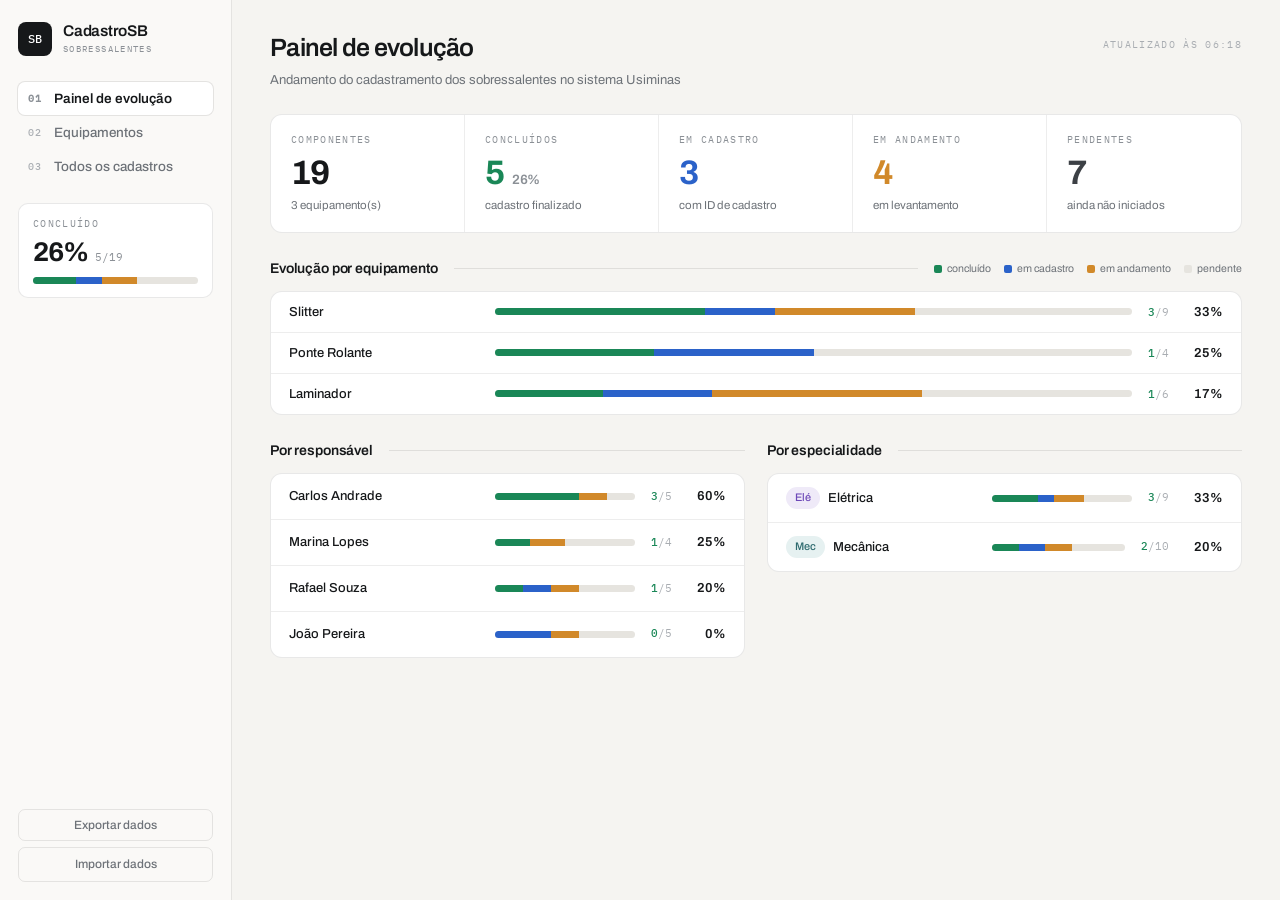
==== index.html @ c458955c "Recupera o projeto a partir do artifact publicado O container foi reciclado e levou o diretorio de t" ====
<!DOCTYPE html>
<html lang="pt-BR">
<head>
  <meta charset="UTF-8" />
  <meta name="viewport" content="width=device-width, initial-scale=1.0" />
  <title>Cadastro de Sobressalentes</title>
  <link rel="stylesheet" href="fontes.css" />
  <link rel="stylesheet" href="styles.css" />
  <link rel="icon" href="data:image/svg+xml,<svg xmlns='http://www.w3.org/2000/svg' viewBox='0 0 100 100'><rect width='100' height='100' rx='18' fill='%2316181a'/><text x='50' y='68' font-size='46' font-family='monospace' fill='white' text-anchor='middle'>SB</text></svg>" />
</head>
<body>
<div class="app">
    <aside class="sidebar">
      <div class="brand">
        <span class="brand-icon">SB</span>
        <div>
          <h1>Cadastro<span>SB</span></h1>
          <p>Sobressalentes</p>
        </div>
      </div>

      <nav class="nav">
        <button class="nav-item active" data-view="painel">
          <span class="nav-num">01</span>
          <span class="nav-ico">📈</span>
          <span class="nav-txt">Painel de evolução</span>
        </button>
        <button class="nav-item" data-view="equipamentos">
          <span class="nav-num">02</span>
          <span class="nav-ico">⚙️</span>
          <span class="nav-txt">Equipamentos</span>
        </button>
        <button class="nav-item" data-view="lista">
          <span class="nav-num">03</span>
          <span class="nav-ico">📋</span>
          <span class="nav-txt">Todos os cadastros</span>
        </button>
      </nav>

      <div class="sidebar-foot">
        <div class="resumo-lateral" id="resumo-lateral"></div>
        <div class="sidebar-acoes">
          <button id="btn-exportar" class="btn-ghost">Exportar dados</button>
          <label class="btn-ghost file-label">
            Importar dados
            <input type="file" id="input-importar" accept="application/json" hidden />
          </label>
        </div>
      </div>
    </aside>

    <main class="content">
      <!-- PAINEL -->
      <section class="view" id="view-painel">
        <header class="view-header">
          <div>
            <h2>Painel de evolução</h2>
            <p class="subtitle">Andamento do cadastramento dos sobressalentes no sistema Usiminas</p>
          </div>
          <p class="carimbo" id="carimbo">atualizado agora</p>
        </header>

        <div class="faixa" id="faixa"></div>

        <div class="secao">
          <div class="secao-topo">
            <h3>Evolução por equipamento</h3>
            <div class="secao-linha"></div>
            <div class="legenda">
              <span><i class="lg-done"></i> concluído</span>
              <span><i class="lg-cad"></i> em cadastro</span>
              <span><i class="lg-and"></i> em andamento</span>
              <span><i class="lg-wait"></i> pendente</span>
            </div>
          </div>
          <div class="painel"><div id="painel-equip" class="prog-list"></div></div>
        </div>

        <div class="grid-2">
          <div class="secao">
            <div class="secao-topo">
              <h3>Por responsável</h3>
              <div class="secao-linha"></div>
            </div>
            <div class="painel"><div id="painel-resp" class="prog-list"></div></div>
          </div>
          <div class="secao">
            <div class="secao-topo">
              <h3>Por especialidade</h3>
              <div class="secao-linha"></div>
            </div>
            <div class="painel"><div id="painel-esp" class="prog-list"></div></div>
          </div>
        </div>
      </section>

      <!-- EQUIPAMENTOS -->
      <section class="view hidden" id="view-equipamentos">
        <header class="view-header">
          <div>
            <h2>Equipamentos</h2>
            <p class="subtitle">Escolha um equipamento para ver e cadastrar seus componentes</p>
          </div>
          <button class="btn-primary" id="btn-novo-equip">+ Novo equipamento</button>
        </header>

        <div class="toolbar">
          <input type="search" id="busca-equip" class="search" placeholder="Buscar equipamento..." />
        </div>

        <div class="equip-grid" id="equip-grid"></div>
      </section>

      <!-- FICHA DO EQUIPAMENTO -->
      <section class="view hidden" id="view-ficha">
        <button class="btn-voltar" id="btn-voltar">← Equipamentos</button>

        <header class="ficha-head" id="ficha-head"></header>

        <div class="toolbar">
          <input type="search" id="busca-ficha" class="search" placeholder="Buscar parte ou componente..." />
          <select id="ficha-esp" class="select">
            <option value="">Todas as especialidades</option>
            <option value="Mecânica">Mecânica</option>
            <option value="Elétrica">Elétrica</option>
          </select>
          <select id="ficha-status" class="select">
            <option value="">Todos os status</option>
            <option value="pendente">Pendente</option>
            <option value="andamento">Em andamento</option>
            <option value="cadastro">Em cadastro</option>
            <option value="concluido">Concluído</option>
          </select>
          <button class="btn-primary" id="btn-novo-comp">+ Componente</button>
        </div>

        <div id="ficha-partes"></div>
      </section>

      <!-- LISTA GERAL -->
      <section class="view hidden" id="view-lista">
        <header class="view-header">
          <div>
            <h2>Todos os cadastros</h2>
            <p class="subtitle">Lista completa de componentes de todos os equipamentos</p>
          </div>
          <button class="btn-primary" id="btn-novo">+ Novo cadastro</button>
        </header>

        <div class="toolbar">
          <input type="search" id="busca" class="search" placeholder="Buscar por equipamento, parte, componente, ID ou responsável..." />
          <select id="f-equip" class="select"></select>
          <select id="f-esp" class="select">
            <option value="">Todas as especialidades</option>
            <option value="Mecânica">Mecânica</option>
            <option value="Elétrica">Elétrica</option>
          </select>
          <select id="f-status" class="select">
            <option value="">Todos os status</option>
            <option value="pendente">Pendente</option>
            <option value="andamento">Em andamento</option>
            <option value="cadastro">Em cadastro</option>
            <option value="concluido">Concluído</option>
          </select>
          <select id="f-resp" class="select"></select>
        </div>

        <div class="table-wrap">
          <table id="tabela">
            <thead>
              <tr>
                <th>Equipamento</th>
                <th>Parte</th>
                <th>Componente</th>
                <th>NI</th>
                <th>Especialidade</th>
                <th>Responsável</th>
                <th>Status</th>
                <th>Ações</th>
              </tr>
            </thead>
            <tbody></tbody>
          </table>
        </div>
        <p class="counter" id="contador"></p>
      </section>
    </main>
  </div>

  <!-- MODAL -->
  <div class="modal-overlay hidden" id="modal">
    <div class="modal" role="dialog" aria-modal="true" aria-labelledby="modal-title">
      <div class="modal-head">
        <h3 id="modal-title">Título</h3>
        <button class="modal-close" id="modal-close" aria-label="Fechar">✕</button>
      </div>
      <form id="modal-form" class="modal-body"></form>
      <div class="modal-foot">
        <button type="button" class="btn-ghost dark" id="modal-cancel">Cancelar</button>
        <button type="submit" form="modal-form" class="btn-primary" id="modal-save">Salvar</button>
      </div>
    </div>
  </div>

  <datalist id="dl-equip"></datalist>
  <datalist id="dl-parte"></datalist>
  <datalist id="dl-resp"></datalist>

  <div id="toast" class="toast hidden" role="status" aria-live="polite"></div>

  <script src="app.js"></script>
</body>
</html>
---- fontes.css ----
/* Archivo — fonte variável, embutida (sem chamadas externas) */
@font-face{font-family:'Archivo';font-style:normal;font-weight:100 900;font-display:swap;src:url([data-uri]) format('woff2');}
@font-face{font-family:'IBM Plex Mono';font-style:normal;font-weight:400;font-display:swap;src:url([data-uri]) format('woff2');}
@font-face{font-family:'IBM Plex Mono';font-style:normal;font-weight:500;font-display:swap;src:url([data-uri]) format('woff2');}
---- styles.css ----
/* ==========================================================================
   CadastroSB — Controle de Cadastro de Sobressalentes
   Identidade editorial: papel quente, fios de 1px, Archivo + IBM Plex Mono.
   Tema único e claro, pintado explicitamente.
   As fontes entram embutidas por Fontes.css (data URI, sem chamada externa).
   ========================================================================== */

:root {
  color-scheme: light;

  /* Papel e superfícies */
  --paper: #f5f4f1;
  --card: #ffffff;
  --card-2: #faf9f7;
  --card-3: #f0efec;

  /* Fios */
  --line: rgba(0, 0, 0, 0.09);
  --line-soft: rgba(0, 0, 0, 0.07);
  --line-strong: rgba(0, 0, 0, 0.14);

  /* Tinta */
  --ink: #16181a;
  --ink-2: #3c4045;
  --ink-3: #6d7278;
  --ink-4: #8b9096;
  --faint: #a9adb2;

  /* Status */
  --done: #1a8757;
  --done-bg: #eaf5ef;
  --cad: #2b62c9;
  --cad-bg: #e9eff9;
  --and: #d1892a;
  --and-bg: #fdf3e4;
  --wait: #8b9096;
  --wait-bg: #f0efec;
  --track: #e6e4df;

  /* Especialidades */
  --mec: #2e6b6f;
  --mec-bg: #e6f1f1;
  --ele: #6d48b8;
  --ele-bg: #efeaf8;

  --danger: #a3352f;
  --danger-bg: #f8ecea;

  --r: 10px;
  --r-lg: 12px;
  --sans: 'Archivo', system-ui, -apple-system, 'Segoe UI', Roboto, sans-serif;
  --mono: 'IBM Plex Mono', ui-monospace, 'SF Mono', Consolas, monospace;
}

* { box-sizing: border-box; margin: 0; padding: 0; }

html { -webkit-text-size-adjust: 100%; }

body {
  font-family: var(--sans);
  background: var(--paper);
  color: var(--ink);
  -webkit-font-smoothing: antialiased;
  text-rendering: optimizeLegibility;
  line-height: 1.45;
}
::selection { background: #e3dfd2; color: var(--ink); }

/* Rótulo monoespaçado, o traço mais característico da peça */
.rot {
  font-family: var(--mono);
  font-size: 9.5px;
  font-weight: 400;
  letter-spacing: 0.14em;
  text-transform: uppercase;
  color: var(--ink-4);
}

.app { display: flex; min-height: 100vh; min-height: 100dvh; }

/* ===================== BARRA LATERAL ===================== */
.sidebar {
  width: 232px; flex-shrink: 0;
  background: var(--card-2);
  border-right: 1px solid var(--line);
  display: flex; flex-direction: column;
  padding: 22px 18px 18px;
  position: sticky; top: 0; height: 100vh; height: 100dvh;
}

.brand { display: flex; align-items: center; gap: 11px; padding-bottom: 26px; }
.brand-icon {
  width: 34px; height: 34px; flex-shrink: 0; border-radius: 8px;
  background: var(--ink); color: #fff;
  display: grid; place-items: center;
  font-family: var(--mono); font-size: 12px; font-weight: 500; letter-spacing: 0.04em;
}
.brand h1 { font-size: 15.5px; font-weight: 600; letter-spacing: -0.015em; line-height: 1.1; color: var(--ink); }
.brand h1 span { color: var(--ink); }
.brand p {
  font-family: var(--mono); font-size: 8.5px; letter-spacing: 0.16em;
  text-transform: uppercase; color: var(--ink-4); margin-top: 4px;
}

.nav { display: flex; flex-direction: column; gap: 1px; }
.nav-item {
  display: flex; align-items: center; gap: 11px;
  padding: 9px 10px; background: none; border: none; cursor: pointer;
  font-family: var(--sans); font-size: 13.5px; font-weight: 500; color: var(--ink-3);
  border-radius: 7px; text-align: left; width: 100%;
  transition: background 0.15s, color 0.15s;
}
.nav-item:hover { background: var(--card-3); color: var(--ink); }
.nav-item.active { background: var(--card); color: var(--ink); box-shadow: 0 0 0 1px var(--line); font-weight: 600; }
/* O número é a ordem do fluxo de trabalho, não decoração */
.nav-num {
  font-family: var(--mono); font-size: 9.5px; color: var(--faint);
  letter-spacing: 0.06em; flex-shrink: 0; width: 15px;
}
.nav-item.active .nav-num { color: var(--ink-4); }
.nav-ico { display: none; }

/* Resumo de conclusão no pé da barra */
.sidebar-foot { display: flex; flex-direction: column; flex: 1; margin-top: 20px; }
.sidebar-acoes { margin-top: auto; padding-top: 16px; }
.resumo-lateral {
  background: var(--card); border: 1px solid var(--line); border-radius: var(--r);
  padding: 13px 14px;
}
.resumo-lateral .valor { display: flex; align-items: baseline; gap: 7px; margin-top: 8px; }
.resumo-lateral .pctg {
  font-size: 27px; font-weight: 700; letter-spacing: -0.04em;
  font-variant-numeric: tabular-nums; color: var(--ink); line-height: 1;
}
.resumo-lateral .frac { font-family: var(--mono); font-size: 10.5px; color: var(--ink-4); }
.resumo-lateral .prog-bar { margin-top: 11px; }

.sidebar-acoes { display: flex; flex-direction: column; gap: 6px; }
.btn-ghost {
  background: none; border: 1px solid var(--line); color: var(--ink-3);
  padding: 8px 10px; border-radius: 7px; font-size: 12px; font-weight: 500;
  font-family: var(--sans); cursor: pointer; transition: all 0.15s; text-align: center;
}
.btn-ghost:hover { background: var(--card); border-color: var(--line-strong); color: var(--ink); }
.btn-ghost.dark { background: var(--card); }
.file-label { display: block; }
.sync { font-family: var(--mono); font-size: 9px; color: var(--faint); text-align: center; padding-top: 9px; line-height: 1.6; letter-spacing: 0.03em; }

/* ===================== CONTEÚDO ===================== */
.content { flex: 1; padding: 30px 38px 64px; max-width: 1240px; width: 100%; }

.view-header { display: flex; justify-content: space-between; align-items: flex-start; gap: 20px; margin-bottom: 24px; flex-wrap: wrap; }
.view-header h2 { font-size: 25px; font-weight: 600; letter-spacing: -0.03em; color: var(--ink); }
.subtitle { font-size: 13px; color: var(--ink-3); margin-top: 5px; max-width: 62ch; }
.carimbo { font-family: var(--mono); font-size: 9.5px; letter-spacing: 0.14em; text-transform: uppercase; color: var(--faint); white-space: nowrap; padding-top: 8px; }
.hidden { display: none !important; }

.btn-primary {
  background: var(--ink); color: #fff; border: 1px solid var(--ink);
  padding: 9px 16px; border-radius: 8px; font-size: 13px; font-weight: 500;
  font-family: var(--sans); cursor: pointer; white-space: nowrap;
  transition: background 0.15s, border-color 0.15s;
}
.btn-primary:hover { background: #2e2c26; border-color: #2e2c26; }
.btn-primary:active { transform: translateY(0.5px); }

/* ===================== FAIXA DE INDICADORES ===================== */
.faixa {
  display: grid; grid-template-columns: repeat(5, 1fr);
  background: var(--card); border: 1px solid var(--line); border-radius: var(--r-lg);
  margin-bottom: 26px; overflow: hidden;
}
.kpi { padding: 18px 20px; border-right: 1px solid var(--line-soft); }
.kpi:last-child { border-right: none; }
.kpi-valor {
  font-size: 34px; font-weight: 700; letter-spacing: -0.04em;
  font-variant-numeric: tabular-nums; line-height: 1; margin-top: 9px; color: var(--ink);
  display: flex; align-items: baseline; gap: 8px;
}
.kpi-valor .pctg { font-size: 13.5px; font-weight: 600; letter-spacing: -0.01em; color: var(--ink-4); }
.kpi-sub { font-size: 11.5px; color: var(--ink-3); margin-top: 7px; }
.kpi.k-done .kpi-valor { color: var(--done); }
.kpi.k-cad .kpi-valor { color: var(--cad); }
.kpi.k-and .kpi-valor { color: var(--and); }
.kpi.k-wait .kpi-valor { color: var(--ink-2); }

/* ===================== SEÇÕES ===================== */
.secao { margin-bottom: 26px; }
.secao-topo { display: flex; align-items: center; gap: 16px; margin-bottom: 12px; }
.secao-topo h3 { font-size: 14px; font-weight: 600; letter-spacing: -0.01em; color: var(--ink); white-space: nowrap; }
.secao-linha { flex: 1; height: 1px; background: var(--line); }
.legenda { display: flex; gap: 13px; flex-wrap: wrap; }
.legenda span { display: inline-flex; align-items: center; gap: 5px; font-size: 10.5px; color: var(--ink-3); white-space: nowrap; }
.legenda i { width: 8px; height: 8px; border-radius: 2px; display: inline-block; }
.lg-done { background: var(--done); }
.lg-cad { background: var(--cad); }
.lg-and { background: var(--and); }
.lg-wait { background: var(--track); }

.painel { background: var(--card); border: 1px solid var(--line); border-radius: var(--r-lg); overflow: hidden; }
.grid-2 { display: grid; grid-template-columns: 1fr 1fr; gap: 22px; }

/* ===================== LINHAS DE PROGRESSO ===================== */
.prog-list { display: flex; flex-direction: column; }
.prog-row {
  display: grid; grid-template-columns: minmax(120px, 190px) 1fr auto auto;
  align-items: center; gap: 16px; padding: 13px 18px;
  border-bottom: 1px solid var(--line-soft);
}
.prog-row:last-child { border-bottom: none; }
.prog-name { font-size: 13px; font-weight: 500; color: var(--ink); display: flex; align-items: center; gap: 8px; min-width: 0; }
.prog-name .txt { overflow: hidden; text-overflow: ellipsis; white-space: nowrap; }
.prog-meta { font-family: var(--mono); font-size: 10.5px; color: var(--faint); white-space: nowrap; }
.prog-meta b { color: var(--done); font-weight: 500; }
.prog-pct {
  font-size: 13px; font-weight: 600; color: var(--ink); font-variant-numeric: tabular-nums;
  min-width: 38px; text-align: right; letter-spacing: -0.01em;
}

.prog-bar { height: 7px; border-radius: 4px; background: var(--track); overflow: hidden; display: flex; }
.prog-bar .seg { height: 100%; transition: width 0.45s cubic-bezier(0.22, 1, 0.36, 1); }
.seg-done { background: var(--done); }
.seg-cad { background: var(--cad); }
.seg-and { background: var(--and); }

button.prog-row {
  width: 100%; background: none; border: none; border-bottom: 1px solid var(--line-soft);
  font-family: var(--sans); cursor: pointer; text-align: left; color: var(--ink);
  transition: background 0.14s;
}
button.prog-row:last-child { border-bottom: none; }
button.prog-row:hover { background: var(--card-2); }
button.prog-row:hover .prog-ir { opacity: 1; }
.prog-ir { color: var(--ink-4); opacity: 0; transition: opacity 0.16s; flex-shrink: 0; font-size: 11px; }
button.prog-row:focus-visible { outline: 1.5px solid var(--ink); outline-offset: -2px; }

/* ===================== ETIQUETAS ===================== */
.chip {
  display: inline-flex; align-items: center; gap: 5px;
  padding: 3px 9px; border-radius: 20px; font-size: 11px; font-weight: 500; white-space: nowrap;
}
.chip::before { content: ""; width: 5px; height: 5px; border-radius: 50%; background: currentColor; }
.c-done { background: var(--done-bg); color: var(--done); }
.c-cad  { background: var(--cad-bg);  color: var(--cad); }
.c-and  { background: var(--and-bg);  color: var(--and); }
.c-wait { background: var(--wait-bg); color: var(--wait); }
.chip.esp::before { display: none; }
.c-mec { background: var(--mec-bg); color: var(--mec); }
.c-ele { background: var(--ele-bg); color: var(--ele); }

.ni-tag {
  font-family: var(--mono); font-size: 10.5px; color: var(--ink-2);
  background: var(--card-3); padding: 3px 7px; border-radius: 5px;
  display: inline-block; white-space: nowrap; letter-spacing: 0.02em;
}
.ni-empty { font-family: var(--mono); font-size: 10px; color: var(--faint); letter-spacing: 0.04em; }

/* ===================== BARRA DE FERRAMENTAS ===================== */
.toolbar { display: flex; gap: 8px; margin-bottom: 16px; flex-wrap: wrap; }
.search, .select {
  padding: 9px 12px; border: 1px solid var(--line); border-radius: 8px;
  font-size: 13px; font-family: var(--sans); background: var(--card); color: var(--ink);
  transition: border-color 0.14s, box-shadow 0.14s;
}
.search { flex: 1; min-width: 210px; }
.select { cursor: pointer; }
.search::placeholder { color: var(--faint); }
.search:focus, .select:focus,
.field input:focus, .field select:focus, .field textarea:focus {
  outline: none; border-color: var(--ink-4); box-shadow: 0 0 0 3px rgba(0, 0, 0, 0.045);
}

/* ===================== GRADE DE EQUIPAMENTOS ===================== */
.equip-grid { display: grid; grid-template-columns: repeat(auto-fill, minmax(272px, 1fr)); gap: 14px; }
.equip-card {
  background: var(--card); border: 1px solid var(--line); border-radius: var(--r-lg);
  padding: 18px; cursor: pointer; text-align: left; font-family: var(--sans); color: var(--ink);
  display: flex; flex-direction: column; gap: 15px;
  transition: border-color 0.15s, background 0.15s;
}
.equip-card:hover { border-color: var(--line-strong); background: var(--card-2); }
.equip-card:hover .equip-go { color: var(--ink); }
.equip-card:focus-visible { outline: 1.5px solid var(--ink); outline-offset: 1px; }

.equip-top { display: flex; align-items: flex-start; justify-content: space-between; gap: 14px; }
.equip-id { min-width: 0; flex: 1; }
.equip-nome { font-size: 15.5px; font-weight: 600; letter-spacing: -0.02em; line-height: 1.25; overflow-wrap: anywhere; }
.equip-sub { font-family: var(--mono); font-size: 9.5px; color: var(--ink-4); margin-top: 6px; letter-spacing: 0.06em; }
.equip-pct {
  font-size: 24px; font-weight: 700; letter-spacing: -0.04em; line-height: 1;
  font-variant-numeric: tabular-nums; color: var(--ink); flex-shrink: 0;
}

.equip-stats { display: flex; }
.equip-stats .stat { flex: 1; border-left: 1px solid var(--line-soft); padding-left: 10px; }
.equip-stats .stat:first-child { border-left: none; padding-left: 0; }
.stat b {
  display: block; font-size: 15px; font-weight: 600; letter-spacing: -0.02em;
  font-variant-numeric: tabular-nums; margin-bottom: 3px;
}
.stat span { font-family: var(--mono); font-size: 8px; letter-spacing: 0.1em; text-transform: uppercase; color: var(--ink-4); }
.stat.s-done b { color: var(--done); }
.stat.s-cad b { color: var(--cad); }
.stat.s-and b { color: var(--and); }
.stat.s-wait b { color: var(--ink-2); }

.equip-foot { display: flex; align-items: center; justify-content: space-between; gap: 10px; padding-top: 13px; border-top: 1px solid var(--line-soft); }
.equip-esp { display: flex; gap: 5px; flex-wrap: wrap; }
.equip-go { font-family: var(--mono); font-size: 9.5px; letter-spacing: 0.12em; text-transform: uppercase; color: var(--ink-4); white-space: nowrap; transition: color 0.15s; }

/* ===================== FICHA DO EQUIPAMENTO ===================== */
.btn-voltar {
  background: none; border: none; color: var(--ink-3); font-family: var(--mono);
  font-size: 9.5px; letter-spacing: 0.14em; text-transform: uppercase; cursor: pointer;
  padding: 6px 10px 6px 0; margin-bottom: 16px; transition: color 0.14s;
}
.btn-voltar:hover { color: var(--ink); }

.ficha-head { background: var(--card); border: 1px solid var(--line); border-radius: var(--r-lg); padding: 22px 24px; margin-bottom: 18px; }
.ficha-topo { display: flex; align-items: flex-start; justify-content: space-between; gap: 18px; flex-wrap: wrap; }
.ficha-titulo { min-width: 0; }
.ficha-eyebrow {
  font-family: var(--mono); font-size: 9.5px; letter-spacing: 0.14em;
  text-transform: uppercase; color: var(--ink-4);
}
.ficha-titulo h2 { font-size: 24px; font-weight: 600; letter-spacing: -0.03em; margin-top: 7px; overflow-wrap: anywhere; }
.ficha-acoes { display: flex; gap: 7px; }
.btn-sec {
  background: var(--card); border: 1px solid var(--line); color: var(--ink-2);
  padding: 8px 13px; border-radius: 8px; font-size: 12.5px; font-weight: 500;
  font-family: var(--sans); cursor: pointer; transition: all 0.14s; white-space: nowrap;
}
.btn-sec:hover { background: var(--card-2); border-color: var(--line-strong); color: var(--ink); }
.btn-sec.danger:hover { background: var(--danger-bg); border-color: var(--danger); color: var(--danger); }

.ficha-resumo { display: flex; align-items: center; gap: 20px; margin-top: 22px; padding-top: 20px; border-top: 1px solid var(--line-soft); flex-wrap: wrap; }
.ficha-pct { font-size: 32px; font-weight: 700; letter-spacing: -0.045em; font-variant-numeric: tabular-nums; line-height: 1; }
.ficha-barra { flex: 1; min-width: 220px; }
.ficha-barra .prog-bar { height: 9px; }
.ficha-conta { font-family: var(--mono); font-size: 10px; color: var(--ink-4); margin-top: 10px; letter-spacing: 0.05em; }
.ficha-conta b { color: var(--done); font-weight: 500; }

/* Blocos de parte */
.parte { background: var(--card); border: 1px solid var(--line); border-radius: var(--r-lg); margin-bottom: 12px; overflow: hidden; }
.parte-head {
  display: flex; align-items: center; gap: 10px; padding: 11px 14px 11px 18px;
  background: var(--card-2); width: 100%; cursor: pointer;
  border: none; border-bottom: 1px solid var(--line-soft);
  font-family: var(--sans); color: var(--ink); text-align: left; transition: background 0.14s;
}
.parte-head:focus-visible { outline: 1.5px solid var(--ink); outline-offset: -2px; }
.parte-head:hover { background: var(--card-3); }
.parte-seta { font-size: 8px; color: var(--faint); transition: transform 0.2s; flex-shrink: 0; }
.parte.fechada .parte-seta { transform: rotate(-90deg); }
.parte.fechada .parte-corpo { display: none; }
.parte-nome { font-size: 13.5px; font-weight: 600; letter-spacing: -0.01em; flex: 1; min-width: 0; overflow-wrap: anywhere; }
.parte-mini { width: 78px; flex-shrink: 0; }
.parte-mini .prog-bar { height: 5px; }
.parte-conta { font-family: var(--mono); font-size: 10px; color: var(--faint); flex-shrink: 0; min-width: 34px; text-align: right; }
.parte-conta b { color: var(--done); font-weight: 500; }
.parte-seta-btn {
  display: flex; align-items: center; gap: 10px; flex: 1; min-width: 0;
  background: none; border: none; cursor: pointer; padding: 0;
  font-family: inherit; color: inherit; text-align: left;
}
.parte-seta-btn:focus-visible { outline: 1.5px solid var(--ink); outline-offset: 2px; border-radius: 6px; }
.parte-acoes { display: flex; gap: 3px; flex-shrink: 0; }

.comp {
  display: grid;
  grid-template-columns: minmax(0, 1fr) auto minmax(84px, auto) minmax(0, auto) minmax(100px, auto) auto;
  gap: 10px 14px; align-items: center; padding: 11px 18px; border-bottom: 1px solid var(--line-soft);
}
.comp:last-child { border-bottom: none; }
.comp:hover { background: var(--card-2); }
.comp-nome { font-size: 13.5px; font-weight: 500; min-width: 0; }
.comp-obs { font-size: 11.5px; color: var(--ink-3); margin-top: 3px; line-height: 1.45; }
.comp-ni, .comp-esp, .comp-status { justify-self: start; }
.comp-resp { font-size: 12px; color: var(--ink-3); justify-self: end; text-align: right; overflow: hidden; text-overflow: ellipsis; white-space: nowrap; }
.comp-acoes { display: flex; gap: 4px; }

.parte-add {
  padding: 10px 18px; background: none; border: none; border-top: 1px dashed var(--line);
  font-family: var(--mono); font-size: 9.5px; letter-spacing: 0.1em; text-transform: uppercase;
  color: var(--ink-4); cursor: pointer; width: 100%; text-align: left; transition: all 0.14s;
}
.parte-add:hover { background: var(--card-2); color: var(--ink); }

/* ===================== TABELA ===================== */
.table-wrap { background: var(--card); border: 1px solid var(--line); border-radius: var(--r-lg); overflow-x: auto; }
table { width: 100%; border-collapse: collapse; }
thead th {
  text-align: left; padding: 11px 16px; background: var(--card-2);
  border-bottom: 1px solid var(--line); white-space: nowrap;
  font-family: var(--mono); font-size: 8.5px; font-weight: 400;
  letter-spacing: 0.14em; text-transform: uppercase; color: var(--ink-4);
}
tbody td { padding: 12px 16px; font-size: 13px; border-bottom: 1px solid var(--line-soft); color: var(--ink-2); vertical-align: middle; }
tbody tr:last-child td { border-bottom: none; }
tbody tr:hover { background: var(--card-2); }
.cell-strong { font-weight: 500; color: var(--ink); }
.cell-sub { font-size: 11.5px; color: var(--ink-3); margin-top: 3px; }
.crumb { display: none; }
.counter { font-family: var(--mono); font-size: 9.5px; color: var(--faint); margin-top: 12px; letter-spacing: 0.06em; }

.row-actions { display: flex; gap: 4px; }
.icon-btn {
  border: 1px solid var(--line); background: var(--card); cursor: pointer;
  width: 30px; height: 30px; border-radius: 7px; font-size: 12px;
  display: inline-flex; align-items: center; justify-content: center;
  color: var(--ink-3); transition: all 0.13s;
}
.icon-btn:hover { background: var(--card-2); border-color: var(--line-strong); }
.icon-btn.danger:hover { background: var(--danger-bg); border-color: var(--danger); color: var(--danger); }

/* ===================== ESTADOS VAZIOS ===================== */
.empty { padding: 46px 20px; text-align: center; color: var(--ink-3); font-size: 12.5px; }
.empty-ico { font-size: 30px; display: block; margin-bottom: 12px; opacity: 0.4; }
.empty b { display: block; color: var(--ink); font-size: 14px; font-weight: 600; margin-bottom: 5px; }

.vazio-inicio { text-align: center; padding: 60px 24px; background: var(--card); border: 1px solid var(--line); border-radius: var(--r-lg); }
.vazio-inicio .empty-ico { font-size: 34px; }
.vazio-inicio h3 { font-size: 17px; font-weight: 600; margin-bottom: 8px; letter-spacing: -0.02em; }
.vazio-inicio p { color: var(--ink-3); font-size: 13px; max-width: 46ch; margin: 0 auto 22px; line-height: 1.6; }
.vazio-acoes { display: flex; gap: 8px; justify-content: center; flex-wrap: wrap; }

/* ===================== JANELA MODAL ===================== */
.modal-overlay {
  position: fixed; inset: 0; background: rgba(22, 24, 26, 0.34);
  display: flex; align-items: center; justify-content: center; padding: 18px; z-index: 100;
  animation: surge 0.15s ease-out;
}
@keyframes surge { from { opacity: 0; } to { opacity: 1; } }
.modal {
  background: var(--card); border: 1px solid var(--line-strong); border-radius: var(--r-lg);
  width: 100%; max-width: 560px; max-height: 92vh; max-height: 92dvh;
  display: flex; flex-direction: column;
  box-shadow: 0 24px 60px rgba(22, 24, 26, 0.18);
  animation: subir 0.18s cubic-bezier(0.22, 1, 0.36, 1);
}
@keyframes subir { from { transform: translateY(8px); opacity: 0; } to { transform: none; opacity: 1; } }
.modal-head { display: flex; justify-content: space-between; align-items: center; padding: 18px 22px 15px; border-bottom: 1px solid var(--line); }
.modal-head h3 { font-size: 16px; font-weight: 600; letter-spacing: -0.02em; }
.modal-close { background: none; border: none; font-size: 14px; cursor: pointer; color: var(--ink-4); width: 30px; height: 30px; border-radius: 7px; transition: background 0.14s; }
.modal-close:hover { background: var(--card-3); color: var(--ink); }
.modal-body { padding: 20px 22px; overflow-y: auto; display: grid; grid-template-columns: 1fr 1fr; gap: 15px; }
.modal-foot { display: flex; justify-content: flex-end; gap: 8px; padding: 14px 22px; border-top: 1px solid var(--line); background: var(--card-2); border-radius: 0 0 var(--r-lg) var(--r-lg); }

.field { display: flex; flex-direction: column; gap: 6px; }
.field.full { grid-column: 1 / -1; }
.field label { font-size: 11.5px; font-weight: 600; color: var(--ink-2); }
.field label .req { color: var(--danger); }
.field .hint { font-family: var(--mono); font-size: 9px; color: var(--faint); letter-spacing: 0.06em; font-weight: 400; }
.field input, .field select, .field textarea {
  padding: 10px 11px; border: 1px solid var(--line); border-radius: 8px;
  font-size: 13px; font-family: var(--sans); background: var(--card); color: var(--ink); width: 100%;
}
.field textarea { resize: vertical; min-height: 68px; line-height: 1.5; }

.seg-input { display: flex; gap: 7px; }
.seg-input label { flex: 1; position: relative; cursor: pointer; }
.seg-input input { position: absolute; opacity: 0; pointer-events: none; }
.seg-input .opt {
  display: block; text-align: center; padding: 9px 8px; border: 1px solid var(--line);
  border-radius: 8px; font-size: 12.5px; font-weight: 500; color: var(--ink-3); transition: all 0.14s;
}
.seg-input input:checked + .opt { border-color: var(--ink); background: var(--ink); color: #fff; }
.seg-input input:focus-visible + .opt { box-shadow: 0 0 0 3px rgba(0, 0, 0, 0.06); }

/* ===================== AVISO FLUTUANTE ===================== */
.toast {
  position: fixed; bottom: 22px; left: 50%; transform: translateX(-50%);
  background: var(--ink); color: #fff; padding: 11px 18px; border-radius: 8px;
  font-size: 12.5px; font-weight: 500; z-index: 200; max-width: calc(100vw - 32px);
  display: flex; align-items: center; gap: 8px;
  box-shadow: 0 12px 30px rgba(22, 24, 26, 0.22);
  animation: subirToast 0.2s cubic-bezier(0.22, 1, 0.36, 1);
}
.toast::before { content: "—"; color: #7ecfa6; font-family: var(--mono); }
.toast.error::before { content: "!"; color: #f0a29c; }
@keyframes subirToast { from { transform: translate(-50%, 10px); opacity: 0; } to { transform: translate(-50%, 0); opacity: 1; } }

/* ===================== CARREGANDO ===================== */
.carregando {
  position: fixed; inset: 0; z-index: 300; background: rgba(245, 244, 241, 0.9);
  display: flex; flex-direction: column; align-items: center; justify-content: center; gap: 14px;
}
.carregando.hidden { display: none; }
.carregando p { font-family: var(--mono); font-size: 10px; letter-spacing: 0.14em; text-transform: uppercase; color: var(--ink-3); text-align: center; padding: 0 20px; }
.spin { width: 26px; height: 26px; border-radius: 50%; border: 2px solid var(--line-strong); border-top-color: var(--ink); animation: girar 0.7s linear infinite; }
@keyframes girar { to { transform: rotate(360deg); } }

.btn-primary:disabled, .btn-sec:disabled, .icon-btn:disabled, .btn-ghost:disabled {
  opacity: 0.5; cursor: not-allowed;
}

/* ===================== RESPONSIVO ===================== */
@media (max-width: 1000px) {
  .faixa { grid-template-columns: repeat(3, 1fr); }
  .kpi:nth-child(3) { border-right: none; }
  .kpi:nth-child(n + 4) { border-top: 1px solid var(--line-soft); }
}
@media (max-width: 900px) {
  .grid-2 { grid-template-columns: 1fr; }
}

@media (max-width: 760px) {
  .app { flex-direction: column; }
  .sidebar {
    width: 100%; height: auto; position: sticky; top: 0; z-index: 50;
    flex-direction: row; align-items: center; gap: 10px;
    padding: 9px 14px; border-right: none; border-bottom: 1px solid var(--line);
    background: var(--card-2);
  }
  .brand { padding-bottom: 0; }
  .brand p { display: none; }
  .nav { flex-direction: row; flex: 1; justify-content: flex-end; gap: 4px; }
  .nav-item { padding: 8px 11px; min-height: 42px; justify-content: center; }
  .nav-item .nav-txt, .nav-item .nav-num { display: none; }
  .nav-item .nav-ico { display: block; font-size: 17px; }
  .sidebar-foot { display: none; }

  .content { padding: 18px 15px 48px; }
  .view-header { margin-bottom: 16px; gap: 10px; }
  .view-header > div { flex: 1 1 100%; }
  .view-header h2 { font-size: 21px; }
  .carimbo { padding-top: 0; }
  .btn-primary { width: 100%; padding: 12px 16px; font-size: 14px; }

  .faixa { grid-template-columns: 1fr 1fr; }
  .kpi { padding: 14px 15px; border-right: 1px solid var(--line-soft); border-top: 1px solid var(--line-soft); }
  .kpi:nth-child(odd) { border-right: 1px solid var(--line-soft); }
  .kpi:nth-child(even) { border-right: none; }
  .kpi:nth-child(1), .kpi:nth-child(2) { border-top: none; }
  .kpi:nth-child(5) { grid-column: 1 / -1; border-right: none; }
  .kpi-valor { font-size: 27px; }

  .toolbar { flex-wrap: nowrap; overflow-x: auto; padding-bottom: 4px; scrollbar-width: none; -webkit-overflow-scrolling: touch; }
  .toolbar::-webkit-scrollbar { display: none; }
  .search { min-width: 170px; font-size: 16px; }
  .select { flex-shrink: 0; font-size: 16px; }
  #btn-novo-comp { width: auto; flex-shrink: 0; }

  /* Linhas de progresso empilham */
  .prog-row { grid-template-columns: 1fr auto auto; gap: 8px 12px; padding: 13px 15px; }
  .prog-bar { grid-column: 1 / -1; }

  .equip-grid { grid-template-columns: 1fr; gap: 11px; }
  .ficha-head { padding: 18px 16px; }
  .ficha-titulo h2 { font-size: 21px; }
  .ficha-topo { flex-direction: column; gap: 13px; }
  .ficha-acoes { width: 100%; }
  .ficha-acoes .btn-sec { flex: 1; padding: 11px 10px; }
  .ficha-barra { min-width: 100%; }
  .btn-voltar { padding: 12px 12px 12px 0; min-height: 44px; }

  .parte-head { padding: 11px 12px; }
  .parte-mini { width: 52px; }
  .parte-acoes .icon-btn { width: 38px; height: 38px; }
  .comp { grid-template-columns: 1fr auto; gap: 7px 12px; padding: 13px 15px; }
  .comp-nome { grid-column: 1 / -1; font-size: 14px; font-weight: 600; }
  .comp-ni { grid-column: 1; }
  .comp-esp { grid-column: 2; justify-self: end; }
  .comp-resp { grid-column: 1; justify-self: start; text-align: left; }
  .comp-status { grid-column: 2; justify-self: end; }
  .comp-acoes { grid-column: 1 / -1; justify-content: flex-end; padding-top: 8px; border-top: 1px solid var(--line-soft); }
  .parte-add { padding: 13px 15px; }

  /* Tabela vira fichas */
  .table-wrap { border: none; background: none; overflow: visible; }
  table, thead, tbody, th, td, tr { display: block; }
  thead { display: none; }
  tbody tr {
    background: var(--card); border: 1px solid var(--line); border-radius: var(--r-lg);
    margin-bottom: 10px; padding: 14px 16px; display: flex; flex-direction: column;
  }
  tbody tr:hover { background: var(--card); }
  tbody td { border: none; padding: 5px 0; display: flex; justify-content: space-between; align-items: center; gap: 14px; text-align: right; }
  tbody td::before {
    content: attr(data-label); font-family: var(--mono); font-size: 8.5px; font-weight: 400;
    letter-spacing: 0.14em; text-transform: uppercase; color: var(--ink-4); text-align: left; flex-shrink: 0;
  }
  tbody td[data-label="Equipamento"], tbody td[data-label="Parte"] { display: none; }
  tbody td[data-label="Componente"] { display: block; text-align: left; padding: 0 0 11px; margin-bottom: 7px; border-bottom: 1px solid var(--line-soft); }
  tbody td[data-label="Componente"]::before { display: none; }
  .crumb {
    display: block; font-family: var(--mono); font-size: 8.5px; letter-spacing: 0.13em;
    text-transform: uppercase; color: var(--ink-4); margin-bottom: 5px;
  }
  .crumb span { color: var(--faint); margin: 0 2px; }
  tbody td[data-label="Componente"] .cell-strong { font-size: 15px; font-weight: 600; letter-spacing: -0.02em; }
  .cell-sub { text-align: left; margin-top: 5px; }
  tbody td[data-label="Ações"] { justify-content: flex-end; padding-top: 11px; margin-top: 6px; border-top: 1px solid var(--line-soft); }
  tbody td[data-label="Ações"]::before { margin-right: auto; }
  .row-actions .icon-btn { width: 38px; height: 38px; }

  .modal-body { grid-template-columns: 1fr; padding: 16px; gap: 13px; }
  .modal-foot { padding: 13px 16px; }
  .modal-foot .btn-primary, .modal-foot .btn-ghost { flex: 1; padding: 13px 16px; font-size: 14px; width: auto; }
  .modal-close { width: 42px; height: 42px; }
  .field input, .field select, .field textarea { font-size: 16px; padding: 12px 11px; }
  .seg-input .opt { padding: 13px 8px; }
  .icon-btn { width: 38px; height: 38px; }
}

@media (prefers-reduced-motion: reduce) {
  *, *::before, *::after { animation-duration: 0.001ms !important; transition-duration: 0.001ms !important; }
}
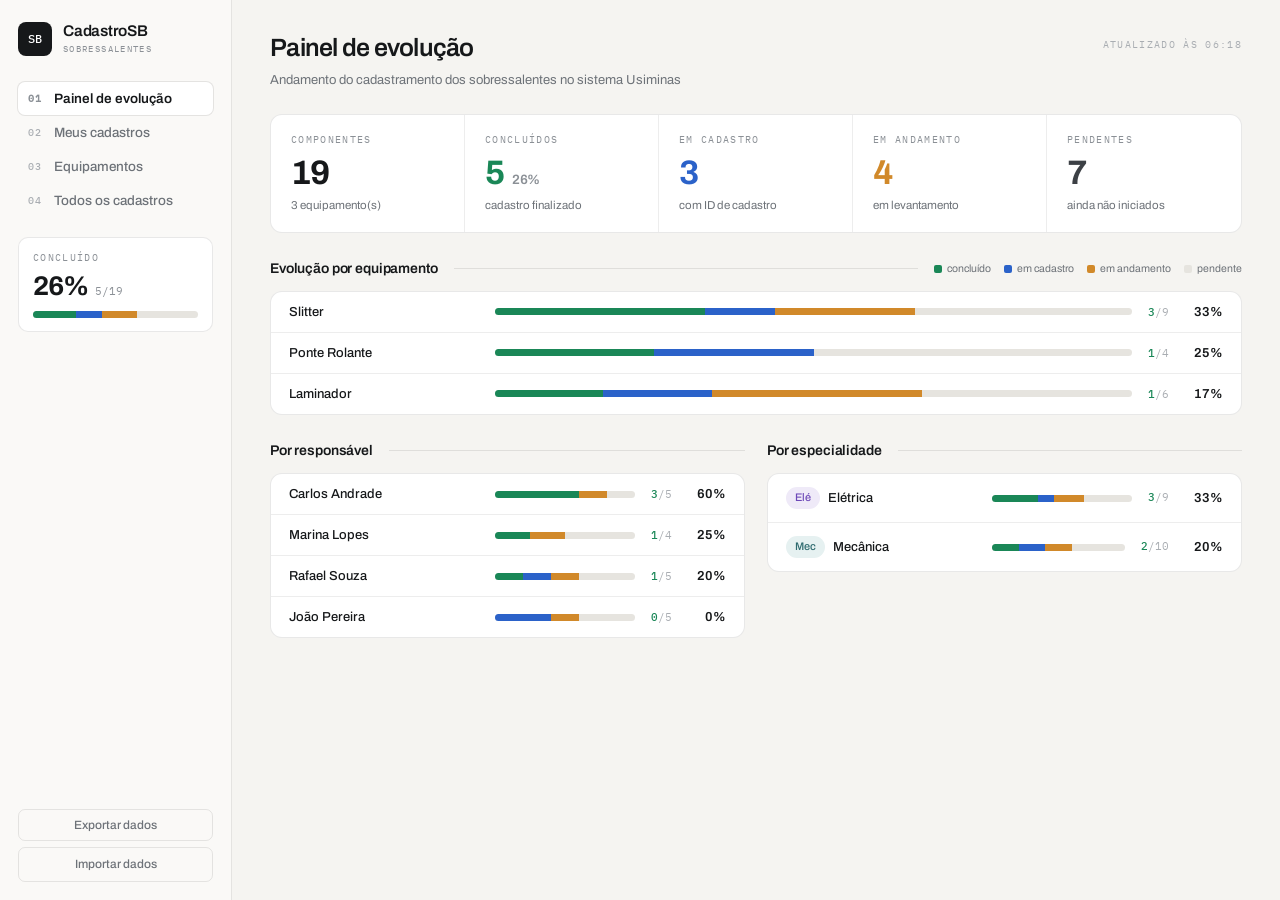
==== commit 31d9e2b6: "Adiciona a aba do colaborador Nova aba "Meus cadastros" (02), onde cada pessoa ve apenas os componen" ====
--- a/index.html
+++ b/index.html
@@ -25,13 +25,18 @@
           <span class="nav-ico">📈</span>
           <span class="nav-txt">Painel de evolução</span>
         </button>
+        <button class="nav-item" data-view="meus">
+          <span class="nav-num">02</span>
+          <span class="nav-ico">👤</span>
+          <span class="nav-txt">Meus cadastros</span>
+        </button>
         <button class="nav-item" data-view="equipamentos">
-          <span class="nav-num">02</span>
+          <span class="nav-num">03</span>
           <span class="nav-ico">⚙️</span>
           <span class="nav-txt">Equipamentos</span>
         </button>
         <button class="nav-item" data-view="lista">
-          <span class="nav-num">03</span>
+          <span class="nav-num">04</span>
           <span class="nav-ico">📋</span>
           <span class="nav-txt">Todos os cadastros</span>
         </button>
@@ -92,6 +97,39 @@
             <div class="painel"><div id="painel-esp" class="prog-list"></div></div>
           </div>
         </div>
+      </section>
+
+      <!-- MEUS CADASTROS -->
+      <section class="view hidden" id="view-meus">
+        <header class="view-header">
+          <div>
+            <h2 id="meus-titulo">Meus cadastros</h2>
+            <p class="subtitle" id="meus-sub">Componentes sob sua responsabilidade</p>
+          </div>
+          <button class="btn-sec hidden" id="btn-trocar-eu">Trocar responsável</button>
+        </header>
+
+        <div class="faixa hidden" id="meus-faixa"></div>
+
+        <div class="toolbar hidden" id="meus-filtros">
+          <input type="search" id="busca-meus" class="search" placeholder="Buscar equipamento, parte ou componente..." />
+          <select id="meus-esp" class="select">
+            <option value="">Todas as especialidades</option>
+            <option value="Mecânica">Mecânica</option>
+            <option value="Elétrica">Elétrica</option>
+          </select>
+          <select id="meus-status" class="select">
+            <option value="aberto">Em aberto</option>
+            <option value="">Todos os status</option>
+            <option value="pendente">Pendente</option>
+            <option value="andamento">Em andamento</option>
+            <option value="cadastro">Em cadastro</option>
+            <option value="concluido">Concluído</option>
+          </select>
+          <button class="btn-primary" id="btn-novo-meu">+ Componente</button>
+        </div>
+
+        <div id="meus-conteudo"></div>
       </section>
 
       <!-- EQUIPAMENTOS -->
--- a/styles.css
+++ b/styles.css
@@ -606,3 +606,38 @@
 @media (prefers-reduced-motion: reduce) {
   *, *::before, *::after { animation-duration: 0.001ms !important; transition-duration: 0.001ms !important; }
 }
+
+/* ===================== MEUS CADASTROS ===================== */
+
+/* Escolha de quem é o colaborador, na primeira visita */
+.eu-opcoes { display: flex; gap: 8px; justify-content: center; flex-wrap: wrap; margin-bottom: 20px; }
+.eu-opcoes .btn-sec { font-size: 13.5px; padding: 10px 16px; }
+.eu-outro { display: flex; gap: 8px; justify-content: center; max-width: 380px; margin: 0 auto; }
+.eu-outro input { flex: 1; min-width: 0; }
+.eu-sep {
+  font-family: var(--mono); font-size: 9px; letter-spacing: 0.14em; text-transform: uppercase;
+  color: var(--faint); margin: 4px 0 14px;
+}
+
+/* Identificação de quem está sendo exibido */
+.eu-chip {
+  display: inline-flex; align-items: center; gap: 7px; margin-top: 7px;
+  background: var(--card); border: 1px solid var(--line); border-radius: 20px; padding: 4px 12px 4px 5px;
+}
+.eu-ini {
+  width: 20px; height: 20px; border-radius: 50%; background: var(--ink); color: #fff;
+  display: grid; place-items: center; font-family: var(--mono); font-size: 8.5px; flex-shrink: 0;
+}
+.eu-nome { font-size: 12.5px; font-weight: 600; color: var(--ink); }
+
+/* Blocos por equipamento dentro da aba do colaborador */
+.comp-crumb {
+  font-family: var(--mono); font-size: 8.5px; letter-spacing: 0.13em; text-transform: uppercase;
+  color: var(--ink-4); margin-bottom: 4px;
+}
+
+@media (max-width: 760px) {
+  .eu-opcoes { flex-direction: column; }
+  .eu-opcoes .btn-sec { width: 100%; padding: 13px 16px; }
+  .eu-outro { flex-direction: column; max-width: none; }
+}
